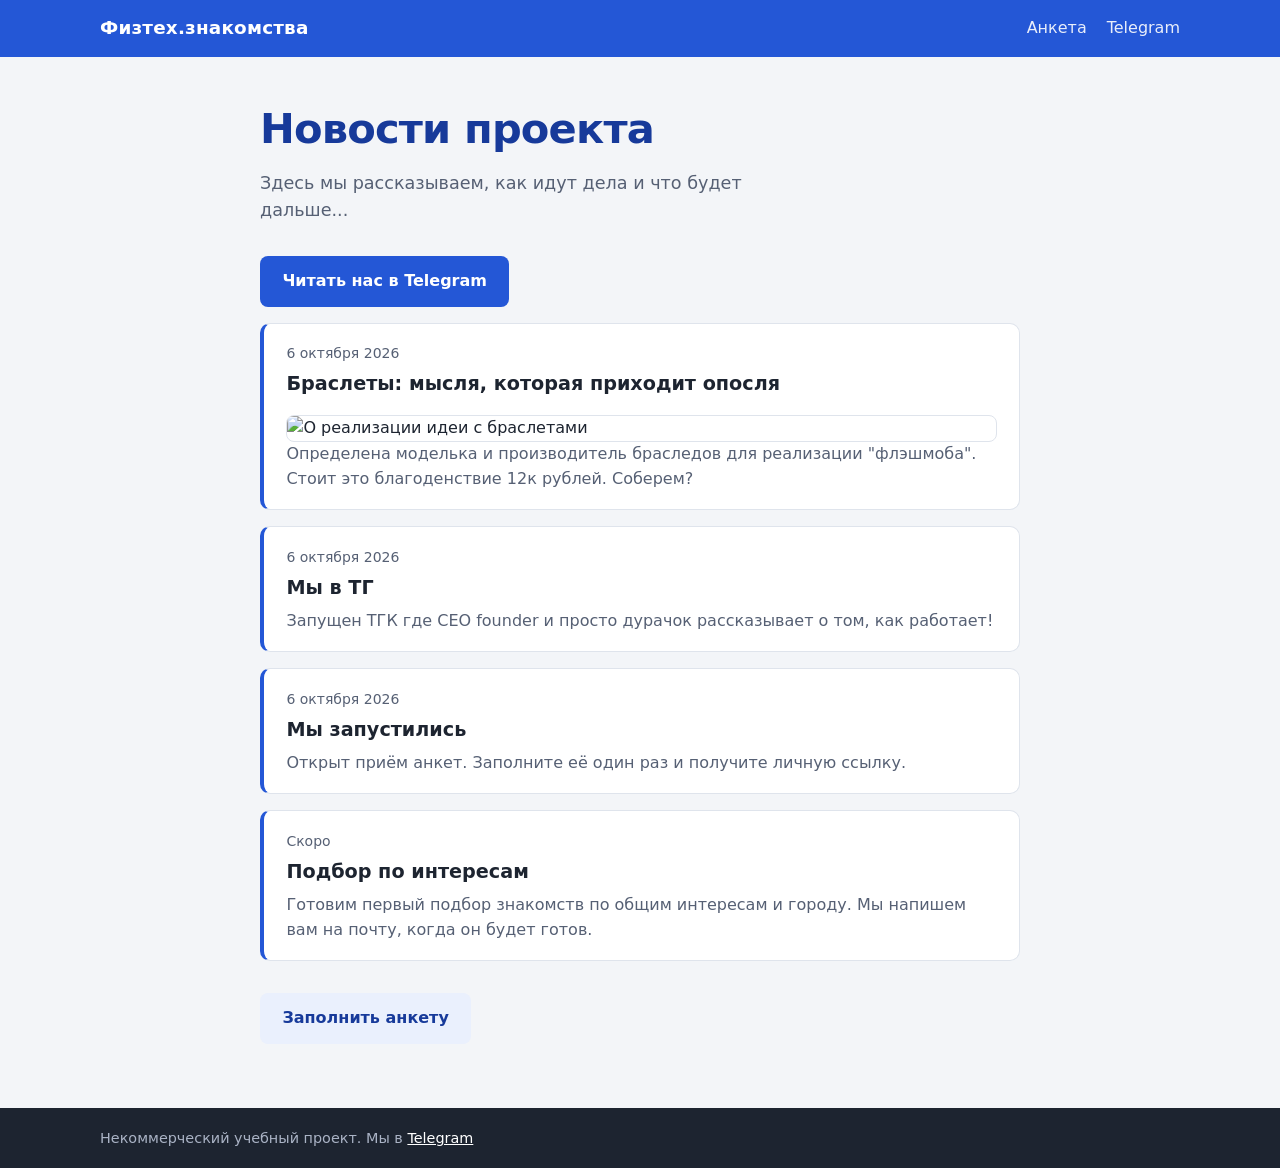
==== news.html @ 4c98532a "Second commit At least it’s not embarrassing to use this." ====
<!DOCTYPE html>
<html lang="ru">
<head>
  <meta charset="utf-8">
  <meta name="viewport" content="width=device-width, initial-scale=1">
  <title>Физтех.знакомства: новости проекта</title>
  <link rel="stylesheet" href="style.css">
</head>
<body>
  <header class="top">
    <div class="wrap top-inner">
      <a class="brand" href="index.html" style="color:inherit;text-decoration:none">Физтех.знакомства</a>
      <nav class="top-nav">
        <a class="top-link" href="index.html">Анкета</a>
        <a class="top-link" href="https://t.me/phystech_dating" target="_blank" rel="noopener">Telegram</a>
      </nav>
    </div>
  </header>

  <main class="wrap news-page">
    <h1>Новости проекта</h1>
    <p class="lead">Здесь мы рассказываем, как идут дела и что будет дальше...</p>
    <p style="margin-top:2rem"><a class="btn" href="https://t.me/phystech_dating" target="_blank" rel="noopener">Читать нас в Telegram</a></p>

    <div class="news-list">
      <article class="news-item">
        <time datetime="2026-10-06">6 октября 2026</time>
        <h2>Браслеты: мысля, которая приходит опосля</h2>
        <figure class="news-photo">
          <img src="images/news-braslety.png" alt="О реализации идеи с браслетами" loading="lazy">
        </figure>
        <p>Определена моделька и производитель браследов для реализации "флэшмоба". Стоит это благоденствие 12к рублей. Соберем?</p>
      </article>
      <article class="news-item">
        <time datetime="2026-10-06">6 октября 2026</time>
        <h2>Мы в ТГ</h2>
        <p>Запущен ТГК где CEO founder и просто дурачок рассказывает о том, как работает!</p>
      </article>
      <article class="news-item">
        <time datetime="2026-10-06">6 октября 2026</time>
        <h2>Мы запустились</h2>
        <p>Открыт приём анкет. Заполните её один раз и получите личную ссылку.</p>
      </article>
      <article class="news-item">
        <time datetime="2026-10-13">Скоро</time>
        <h2>Подбор по интересам</h2>
        <p>Готовим первый подбор знакомств по общим интересам и городу. Мы напишем вам на почту, когда он будет готов.</p>
      </article>
    </div>

    <section id="mylink" class="mylink card" hidden>
      <h2>Ваша личная ссылка</h2>
      <div class="link-box">
        <input id="my-link" type="text" readonly aria-label="Ваша личная ссылка">
        <button id="copy-btn" class="btn btn-ghost" type="button">Копировать</button>
      </div>
    </section>

    <p style="margin-top:2rem"><a class="btn btn-ghost" href="index.html">Заполнить анкету</a></p>
  </main>

  <footer class="foot">
    <div class="wrap">Некоммерческий учебный проект. Мы в <a href="https://t.me/phystech_dating" target="_blank" rel="noopener" style="color:#fff">Telegram</a></div>
  </footer>

  <script>
    try {
      const saved = localStorage.getItem("poznakomimsya_link");
      if (saved) {
        document.getElementById("my-link").value = saved;
        document.getElementById("mylink").hidden = false;
      }
    } catch (err) { /* хранилище недоступно */ }

    document.getElementById("copy-btn").addEventListener("click", async (e) => {
      const input = document.getElementById("my-link");
      try { await navigator.clipboard.writeText(input.value); }
      catch { input.select(); document.execCommand("copy"); }
      e.target.textContent = "Скопировано";
    });
  </script>
</body>
</html>
---- style.css ----
:root {
  --blue: #2457d6;
  --blue-dark: #173a9a;
  --blue-tint: #eaf0fd;
  --ink: #1d2430;
  --gray: #566074;
  --line: #dfe4ec;
  --bg: #f3f5f8;
  --white: #ffffff;
  --danger: #b3261e;
  --radius: 10px;
}

*, *::before, *::after { box-sizing: border-box; }

html { scroll-behavior: smooth; }

body {
  margin: 0;
  font-family: system-ui, -apple-system, "Segoe UI", Roboto, "Helvetica Neue", Arial, sans-serif;
  font-size: 1rem;
  line-height: 1.55;
  color: var(--ink);
  background: var(--bg);
}

.wrap { width: min(1080px, 100% - 2rem); margin-inline: auto; }

/* Шапка */
.top { background: var(--blue); color: var(--white); }
.top-inner { display: flex; justify-content: space-between; align-items: center; padding: 0.9rem 0; }
.brand { font-weight: 700; font-size: 1.15rem; letter-spacing: 0.01em; }
.top-nav { display: flex; gap: 1.25rem; flex-wrap: wrap; justify-content: flex-end; }
.top-link { color: var(--white); text-decoration: none; opacity: 0.9; }
.top-link:hover { opacity: 1; text-decoration: underline; }

/* Основная сетка */
.layout {
  display: grid;
  grid-template-columns: 1fr;
  gap: 2rem;
  padding: 2.5rem 0 3rem;
  align-items: start;
}
@media (min-width: 900px) {
  .layout { grid-template-columns: 5fr 6fr; gap: 3.5rem; padding-top: 4rem; }
  .intro { position: sticky; top: 2rem; }
}

.intro h1 {
  margin: 0 0 1rem;
  font-size: clamp(2rem, 4.5vw, 3.1rem);
  line-height: 1.1;
  letter-spacing: -0.02em;
  color: var(--blue-dark);
}
.lead { margin: 0 0 1.5rem; max-width: 46ch; color: var(--gray); font-size: 1.1rem; }

.facts { list-style: none; margin: 0; padding: 0; display: grid; gap: 0.6rem; }
.facts li { padding-left: 1.4rem; position: relative; }
.facts li::before {
  content: "";
  position: absolute; left: 0; top: 0.55em;
  width: 0.55rem; height: 0.55rem;
  border-radius: 50%;
  background: var(--blue);
}

.banner {
  margin-top: 1.5rem;
  padding: 0.8rem 1rem;
  background: var(--blue-tint);
  border-left: 4px solid var(--blue);
  border-radius: 0 var(--radius) var(--radius) 0;
  color: var(--blue-dark);
  word-break: break-all;
}

/* Карточка с формой */
.card {
  background: var(--white);
  border: 1px solid var(--line);
  border-radius: var(--radius);
  padding: clamp(1.25rem, 3vw, 2rem);
  box-shadow: 0 10px 30px rgba(23, 58, 154, 0.08);
}
.card h2 { margin: 0 0 1.25rem; font-size: 1.4rem; }

.field { margin: 0 0 1.1rem; padding: 0; border: 0; min-width: 0; }
.row { display: grid; gap: 0 1rem; grid-template-columns: 1fr; }
@media (min-width: 520px) { .row { grid-template-columns: 1fr 1fr; } }

label, legend { display: block; margin-bottom: 0.35rem; font-weight: 600; padding: 0; }

input[type="text"], input[type="email"], input[type="date"], select, textarea {
  width: 100%;
  padding: 0.65rem 0.8rem;
  font: inherit;
  color: var(--ink);
  background: var(--white);
  border: 1px solid #c3cad6;
  border-radius: 8px;
}
textarea { resize: vertical; }

input:focus-visible, select:focus-visible, textarea:focus-visible,
.btn:focus-visible, .chip input:focus-visible + span, .top-link:focus-visible {
  outline: 3px solid #8fb0ff;
  outline-offset: 2px;
}
input:focus-visible, select:focus-visible, textarea:focus-visible { border-color: var(--blue); }

.hint { margin: 0.35rem 0 0; font-size: 0.875rem; color: var(--gray); }

/* Чипы выбора */
.chips { display: flex; flex-wrap: wrap; gap: 0.5rem; }
.chip { margin: 0; font-weight: 500; cursor: pointer; }
.chip input { position: absolute; opacity: 0; pointer-events: none; }
.chip span {
  display: inline-block;
  padding: 0.4rem 0.9rem;
  border: 1px solid #c3cad6;
  border-radius: 999px;
  background: var(--white);
  color: var(--gray);
  transition: background 0.15s, color 0.15s, border-color 0.15s;
}
.chip:hover span { border-color: var(--blue); }
.chip input:checked + span { background: var(--blue); border-color: var(--blue); color: var(--white); }

.other-wrap { margin-top: 0.9rem; }
.other-wrap label { font-weight: 500; }

.trap { position: absolute; left: -9999px; width: 1px; height: 1px; overflow: hidden; }

.consent { display: flex; gap: 0.7rem; align-items: flex-start; font-weight: 400; color: var(--gray); margin: 1.4rem 0 1rem; }
.consent input { margin-top: 0.3rem; width: 1.1rem; height: 1.1rem; accent-color: var(--blue); flex: none; }

.error { margin: 0 0 1rem; color: var(--danger); font-weight: 600; }
input.invalid, select.invalid, textarea.invalid { border-color: var(--danger); }

.btn {
  display: inline-block;
  padding: 0.8rem 1.4rem;
  font: inherit; font-weight: 600;
  color: var(--white);
  background: var(--blue);
  border: 0; border-radius: 8px;
  cursor: pointer;
}
.btn:hover { background: var(--blue-dark); }
.btn:disabled { background: #9aa6bf; cursor: progress; }
#submit-btn { width: 100%; }
.btn-ghost { background: var(--blue-tint); color: var(--blue-dark); }
.btn-ghost:hover { background: #d6e2fb; }

a.btn { text-decoration: none; text-align: center; }
.already { margin-top: 1.75rem; padding-top: 1.25rem; border-top: 1px solid var(--line); }
.already p { margin: 0 0 0.6rem; color: var(--gray); }
.after-link { margin: 1.5rem 0 0; }

/* Страница новостей */
.news-page { padding: 2.5rem 0 3rem; max-width: 760px; }
.news-page h1 { margin: 0 0 0.5rem; font-size: clamp(1.8rem, 4vw, 2.6rem); letter-spacing: -0.02em; color: var(--blue-dark); }
.news-page .lead { margin-bottom: 2rem; }
.news-list { display: grid; gap: 1rem; }
.news-item { background: var(--white); border: 1px solid var(--line); border-left: 4px solid var(--blue); border-radius: var(--radius); padding: 1.1rem 1.4rem; }
.news-item time { font-size: 0.875rem; color: var(--gray); }
.news-item h2 { margin: 0.2rem 0 0.4rem; font-size: 1.2rem; }
.news-item p { margin: 0; color: var(--gray); }
.mylink { margin-top: 2rem; }
.mylink h2 { margin: 0 0 0.4rem; font-size: 1.1rem; }

/* Экран после отправки */
.success { animation: reveal 0.35s ease-out; }
.success:focus { outline: none; }
.link-box { display: flex; gap: 0.6rem; flex-wrap: wrap; margin-top: 1rem; }
.link-box input { flex: 1 1 16rem; background: var(--bg); }
@keyframes reveal { from { opacity: 0; transform: translateY(8px); } to { opacity: 1; transform: none; } }

/* О данных и подвал */
.privacy { padding: 0 0 3rem; max-width: 70ch; margin-inline: max(1rem, calc((100% - 1080px) / 2)); }
.privacy h2 { font-size: 1.2rem; margin: 0 0 0.6rem; }
.privacy p { margin: 0; color: var(--gray); }
.foot { background: var(--ink); color: #aab3c5; padding: 1.2rem 0; font-size: 0.9rem; }

[hidden] { display: none !important; }

@media (prefers-reduced-motion: reduce) {
  html { scroll-behavior: auto; }
  .success { animation: none; }
  .chip span { transition: none; }
}

.news-photo { margin: 1rem 0 0; }
.news-photo img {
  display: block;
  width: 100%;
  height: auto;
  border-radius: 8px;
  border: 1px solid var(--line);
}
.news-photo figcaption {
  margin-top: 0.5rem;
  font-size: 0.9rem;
  color: var(--gray);
}
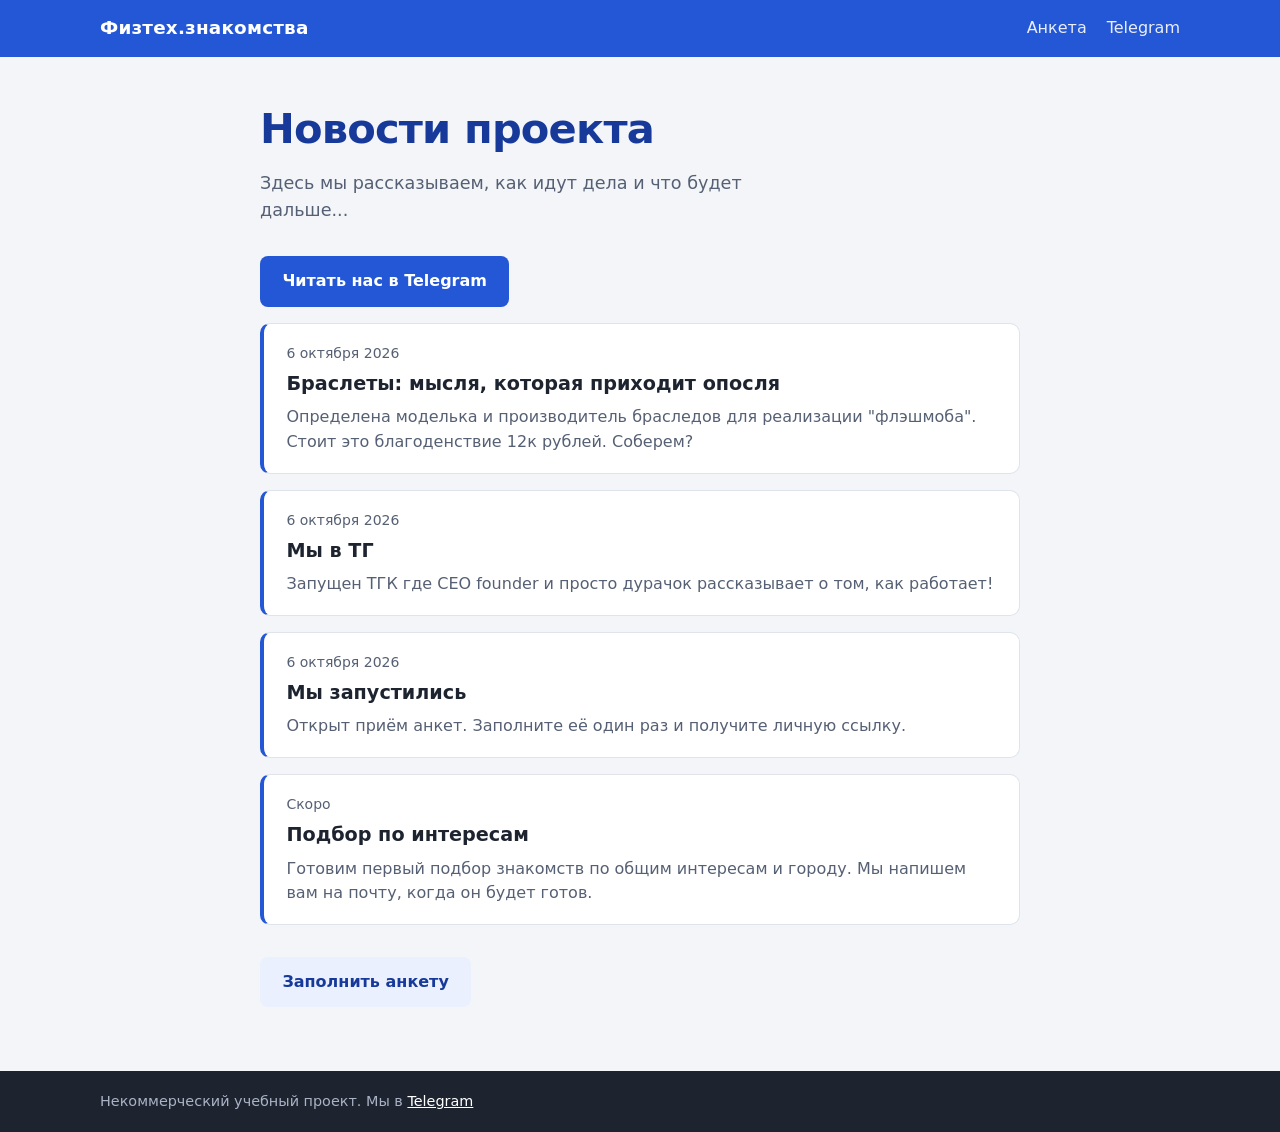
==== commit 3b64ef7b: "Update news.html remove the photoes" ====
--- a/news.html
+++ b/news.html
@@ -26,9 +26,6 @@
       <article class="news-item">
         <time datetime="2026-10-06">6 октября 2026</time>
         <h2>Браслеты: мысля, которая приходит опосля</h2>
-        <figure class="news-photo">
-          <img src="images/news-braslety.png" alt="О реализации идеи с браслетами" loading="lazy">
-        </figure>
         <p>Определена моделька и производитель браследов для реализации "флэшмоба". Стоит это благоденствие 12к рублей. Соберем?</p>
       </article>
       <article class="news-item">
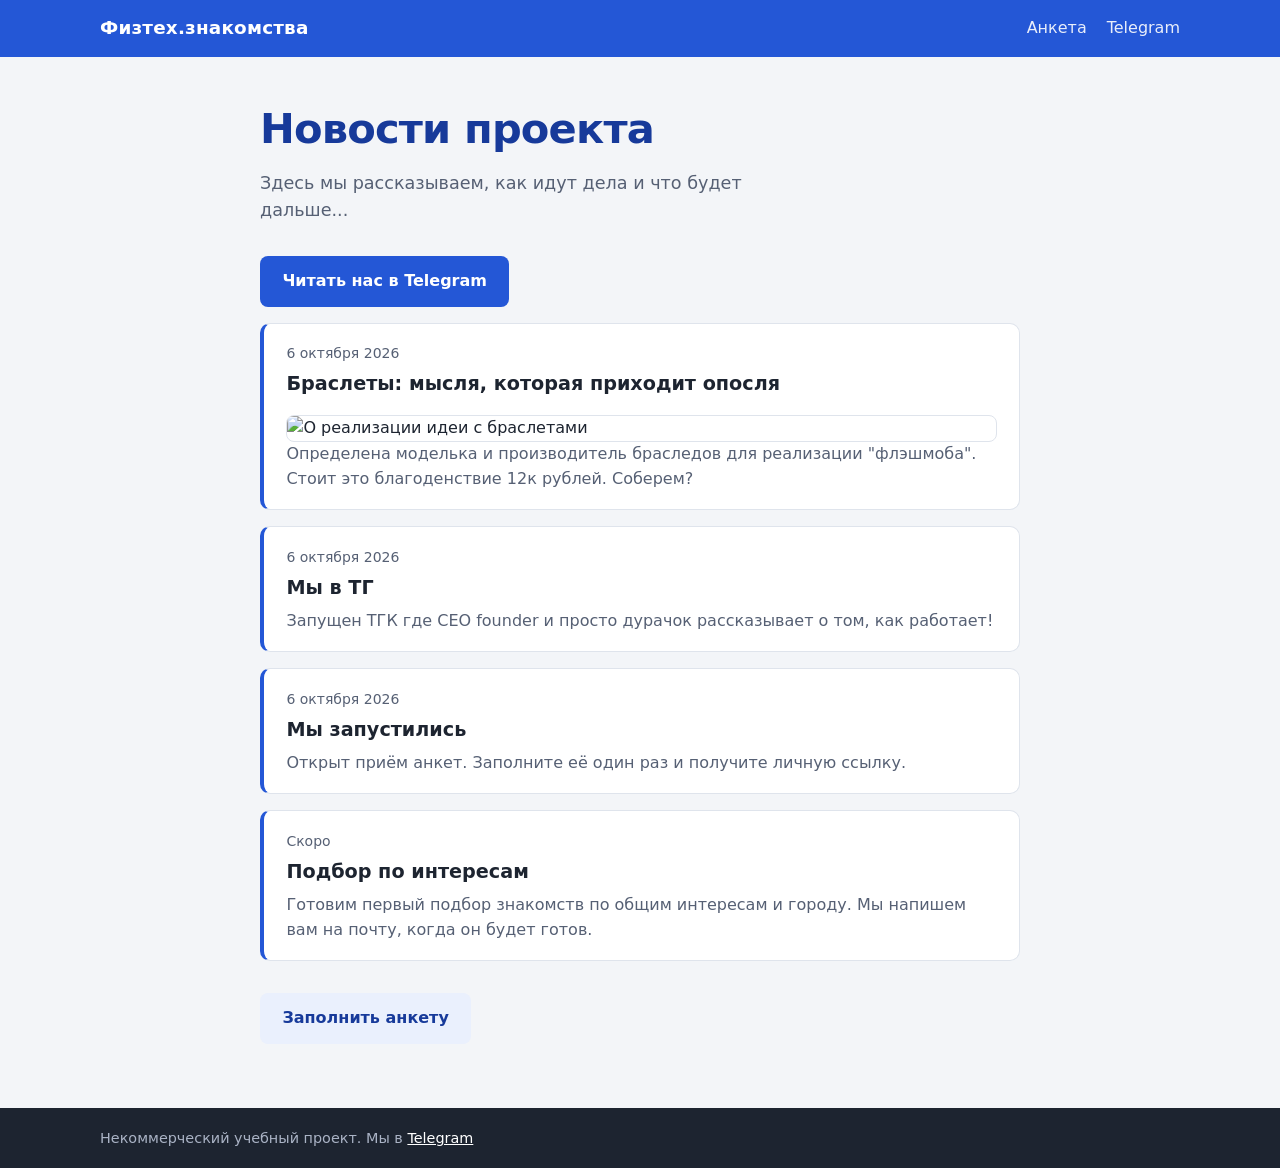
==== commit 4e29053d: "Third commit Fixed form" ====
--- a/news.html
+++ b/news.html
@@ -26,6 +26,9 @@
       <article class="news-item">
         <time datetime="2026-10-06">6 октября 2026</time>
         <h2>Браслеты: мысля, которая приходит опосля</h2>
+        <figure class="news-photo">
+          <img src="images/news-braslety.png" alt="О реализации идеи с браслетами" loading="lazy">
+        </figure>
         <p>Определена моделька и производитель браследов для реализации "флэшмоба". Стоит это благоденствие 12к рублей. Соберем?</p>
       </article>
       <article class="news-item">
